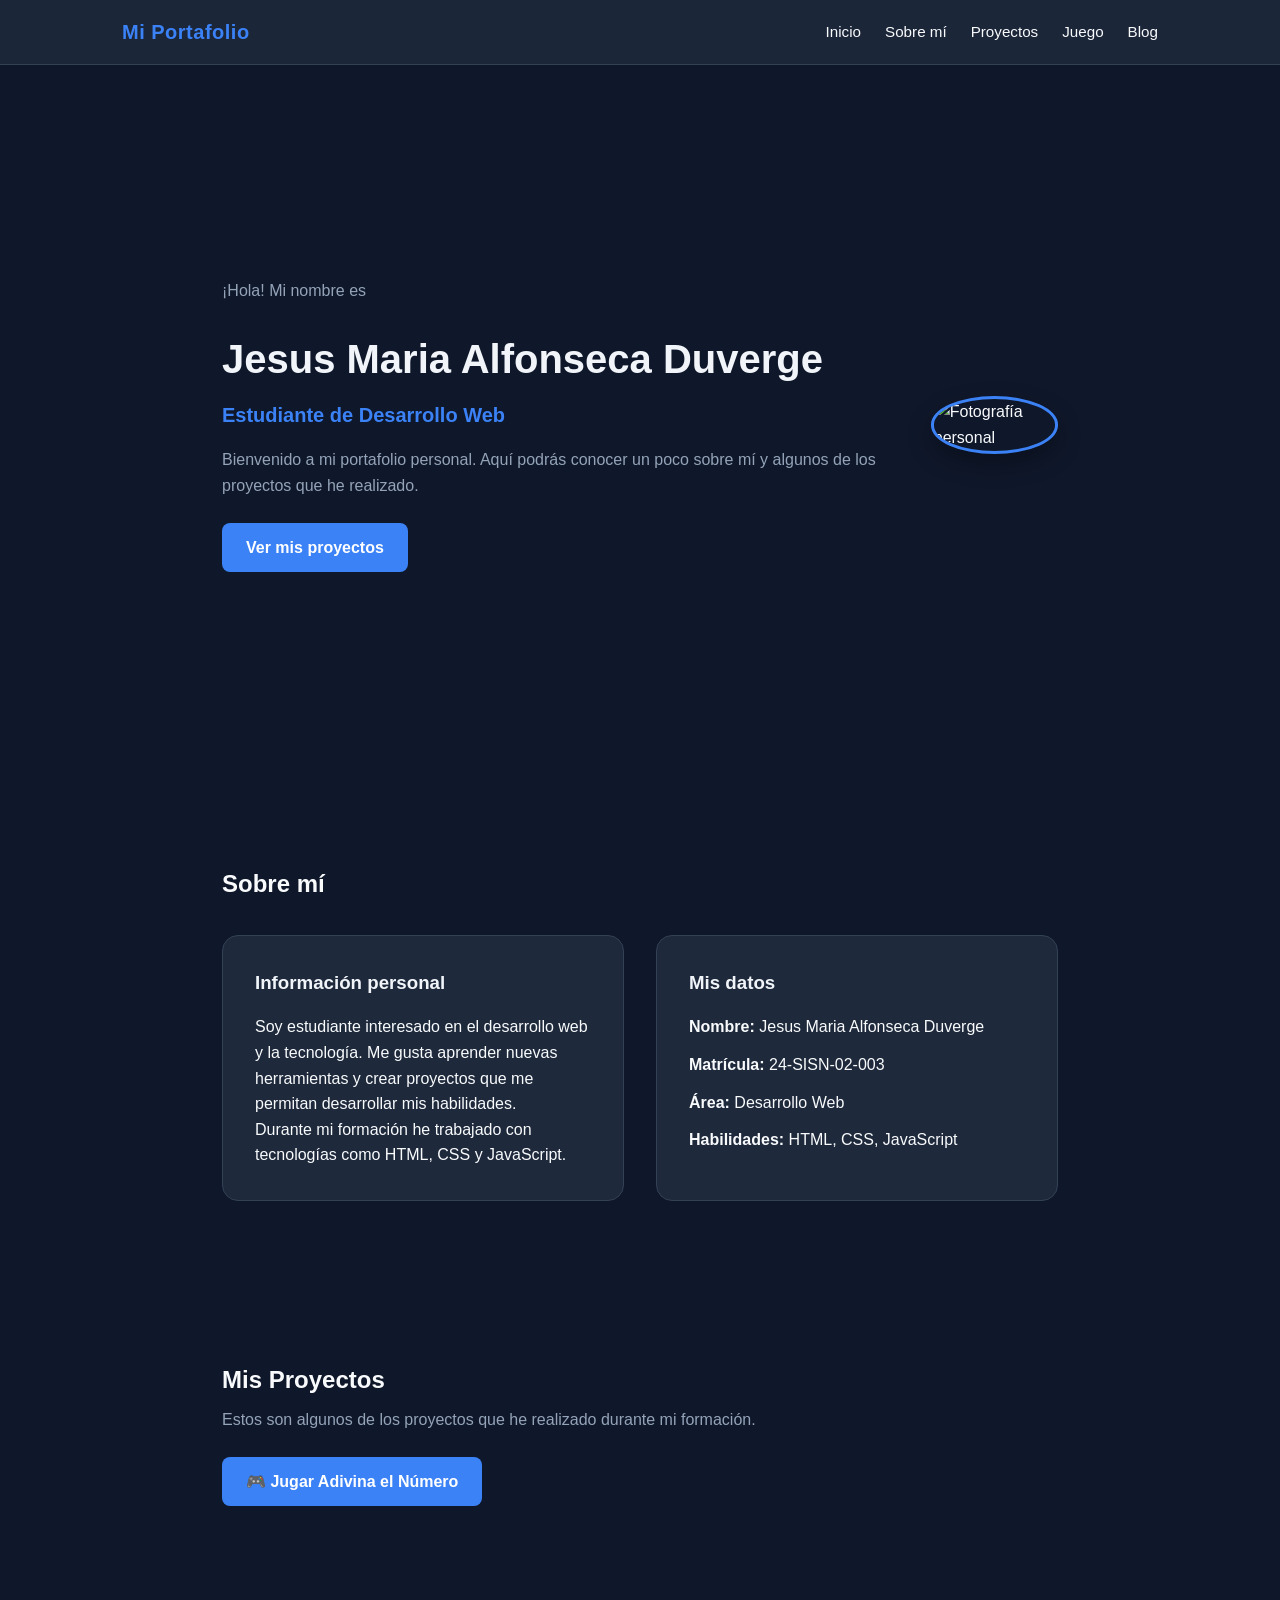
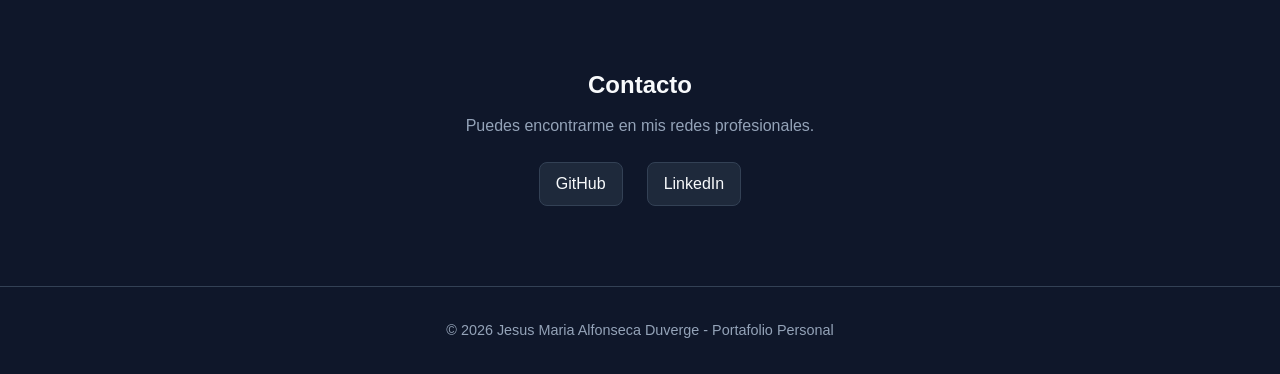
==== templates/PAGINA.html @ 92bbaa22 "Agregar Flask-Login a requirements" ====
<!DOCTYPE html>
<html lang="es">
<head>
    <meta charset="UTF-8">
    <meta name="viewport" content="width=device-width, initial-scale=1.0">
    <title>Mi Portafolio Personal - Jesus Maria Alfonseca Duverge</title>
    <style>
        :root {
            --bg-color: #0f172a;
            --card-bg: #1e293b;
            --text-color: #f8fafc;
            --accent-color: #3b82f6;
            --accent-hover: #2563eb;
            --border-color: #334155;
        }

        * {
            box-sizing: border-box;
            margin: 0;
            padding: 0;
        }

        body {
            font-family: 'Segoe UI', Tahoma, Geneva, Verdana, sans-serif;
            background-color: var(--bg-color);
            color: var(--text-color);
            line-height: 1.6;
        }

        /* ESTILO DE MENÚ DE NAVEGACIÓN */
        header {
            position: sticky;
            top: 0;
            z-index: 1000;
            background-color: rgba(30, 41, 59, 0.9);
            backdrop-filter: blur(10px);
            border-bottom: 1px solid var(--border-color);
        }

        .navbar {
            max-width: 1100px;
            margin: 0 auto;
            display: flex;
            justify-content: space-between;
            align-items: center;
            padding: 1rem 2rem;
        }

        .logo {
            font-size: 1.25rem;
            font-weight: bold;
            color: var(--accent-color);
            letter-spacing: 0.5px;
        }

        .navbar ul {
            list-style: none;
            display: flex;
            gap: 1.5rem;
            align-items: center;
        }

        .navbar a {
            color: var(--text-color);
            text-decoration: none;
            font-weight: 500;
            font-size: 0.95rem;
            transition: color 0.2s ease;
        }

        .navbar a:hover {
            color: var(--accent-color);
        }

        /* SECCIONES GENERALES */
        .seccion, .hero {
            max-width: 900px;
            margin: 0 auto;
            padding: 5rem 2rem;
        }

        .hero {
            display: flex;
            align-items: center;
            justify-content: space-between;
            gap: 2rem;
            min-height: 80vh;
        }

        .hero-text h1 {
            font-size: 2.5rem;
            margin: 0.5rem 0;
            color: #f1f5f9;
        }

        .hero-text h2 {
            font-size: 1.25rem;
            color: var(--accent-color);
            margin-bottom: 1rem;
        }

        .hero-text p {
            color: #94a3b8;
            margin-bottom: 1.5rem;
        }

        .foto-container img {
            width: 200px;
            height: 200px;
            border-radius: 50%;
            object-fit: cover;
            border: 3px solid var(--accent-color);
            box-shadow: 0 10px 25px rgba(0,0,0,0.3);
        }

        .boton {
            display: inline-block;
            padding: 0.75rem 1.5rem;
            background-color: var(--accent-color);
            color: white;
            border-radius: 0.5rem;
            text-decoration: none;
            font-weight: 600;
            transition: background-color 0.2s, transform 0.1s;
        }

        .boton:hover {
            background-color: var(--accent-hover);
        }

        /* SOBRE MÍ */
        .sobre-mi-contenido {
            display: grid;
            grid-template-columns: 1fr 1fr;
            gap: 2rem;
            margin-top: 2rem;
        }

        .informacion, .datos {
            background-color: var(--card-bg);
            padding: 2rem;
            border-radius: 1rem;
            border: 1px solid var(--border-color);
        }

        .informacion h3, .datos h3 {
            margin-bottom: 1rem;
            color: #f1f5f9;
        }

        .datos p {
            margin-bottom: 0.75rem;
        }

        /* CONTACTO Y FOOTER */
        .contacto {
            text-align: center;
        }

        .redes {
            display: flex;
            justify-content: center;
            gap: 1.5rem;
            margin-top: 1.5rem;
        }

        .redes a {
            padding: 0.5rem 1rem;
            background-color: var(--card-bg);
            border: 1px solid var(--border-color);
            color: var(--text-color);
            text-decoration: none;
            border-radius: 0.5rem;
            transition: border-color 0.2s;
        }

        .redes a:hover {
            border-color: var(--accent-color);
        }

        footer {
            text-align: center;
            padding: 2rem;
            border-top: 1px solid var(--border-color);
            color: #94a3b8;
            font-size: 0.9rem;
        }

        @media (max-width: 768px) {
            .hero, .sobre-mi-contenido {
                flex-direction: column;
                grid-template-columns: 1fr;
                text-align: center;
            }
            .hero-text {
                display: flex;
                flex-direction: column;
                align-items: center;
            }
        }
    </style>
</head>
<body>

    <!-- MENÚ DE NAVEGACIÓN -->
    <header>
        <nav class="navbar">
            <div class="logo">
                Mi Portafolio
            </div>
            <ul>
                <li><a href="#inicio">Inicio</a></li>
                <li><a href="#sobre-mi">Sobre mí</a></li>
                <li><a href="#proyectos">Proyectos</a></li>
                <li><a href="juego/numero-secerto.html">Juego</a></li>
                <li>
                    <a href="https://sites.google.com/view/techforge-blog?pli=1" target="_blank">
                        Blog
                    </a>
                </li>
            </ul>
        </nav>
    </header>

    <!-- INICIO -->
    <section id="inicio" class="hero">
        <div class="hero-text">
            <p class="saludo">¡Hola! Mi nombre es</p>
            <h1>Jesus Maria Alfonseca Duverge</h1>
            <h2>Estudiante de Desarrollo Web</h2>
            <p>
                Bienvenido a mi portafolio personal.
                Aquí podrás conocer un poco sobre mí
                y algunos de los proyectos que he realizado.
            </p>
            <a href="#proyectos" class="boton">
                Ver mis proyectos
            </a>
        </div>

        <div class="foto-container">
            <img src="mi.png" alt="Fotografía personal">
        </div>
    </section>

    <!-- SOBRE MÍ -->
    <section id="sobre-mi" class="seccion">
        <h2>Sobre mí</h2>
        <div class="sobre-mi-contenido">
            <div class="informacion">
                <h3>Información personal</h3>
                <p>
                    Soy estudiante interesado en el desarrollo web
                    y la tecnología. Me gusta aprender nuevas
                    herramientas y crear proyectos que me permitan
                    desarrollar mis habilidades.
                </p>
                <p>
                    Durante mi formación he trabajado con tecnologías
                    como HTML, CSS y JavaScript.
                </p>
            </div>

            <div class="datos">
                <h3>Mis datos</h3>
                <p><strong>Nombre:</strong> Jesus Maria Alfonseca Duverge</p>
                <p><strong>Matrícula:</strong> 24-SISN-02-003</p>
                <p><strong>Área:</strong> Desarrollo Web</p>
                <p><strong>Habilidades:</strong> HTML, CSS, JavaScript</p>
            </div>
        </div>
    </section>

    <!-- PROYECTOS -->
    <section id="proyectos" class="seccion">
        <h2>Mis Proyectos</h2>
        <p style="color: #94a3b8; margin-top: 0.5rem; margin-bottom: 1.5rem;">
            Estos son algunos de los proyectos que he realizado durante mi formación.
        </p>
        <!-- Botón para ir a la página del juego -->
        <a href="juego/numero-secreto.html" class="boton">🎮 Jugar Adivina el Número</a>
    </section>

    <!-- CONTACTO -->
    <section id="contacto" class="seccion contacto">
        <h2>Contacto</h2>
        <p style="color: #94a3b8; margin-top: 0.5rem;">
            Puedes encontrarme en mis redes profesionales.
        </p>
        <div class="redes">
            <a href="#" target="_blank">GitHub</a>
            <a href="#" target="_blank">LinkedIn</a>
        </div>
    </section>

    <!-- PIE DE PÁGINA -->
    <footer>
        <p>© 2026 Jesus Maria Alfonseca Duverge - Portafolio Personal</p>
    </footer>

</body>
</html>
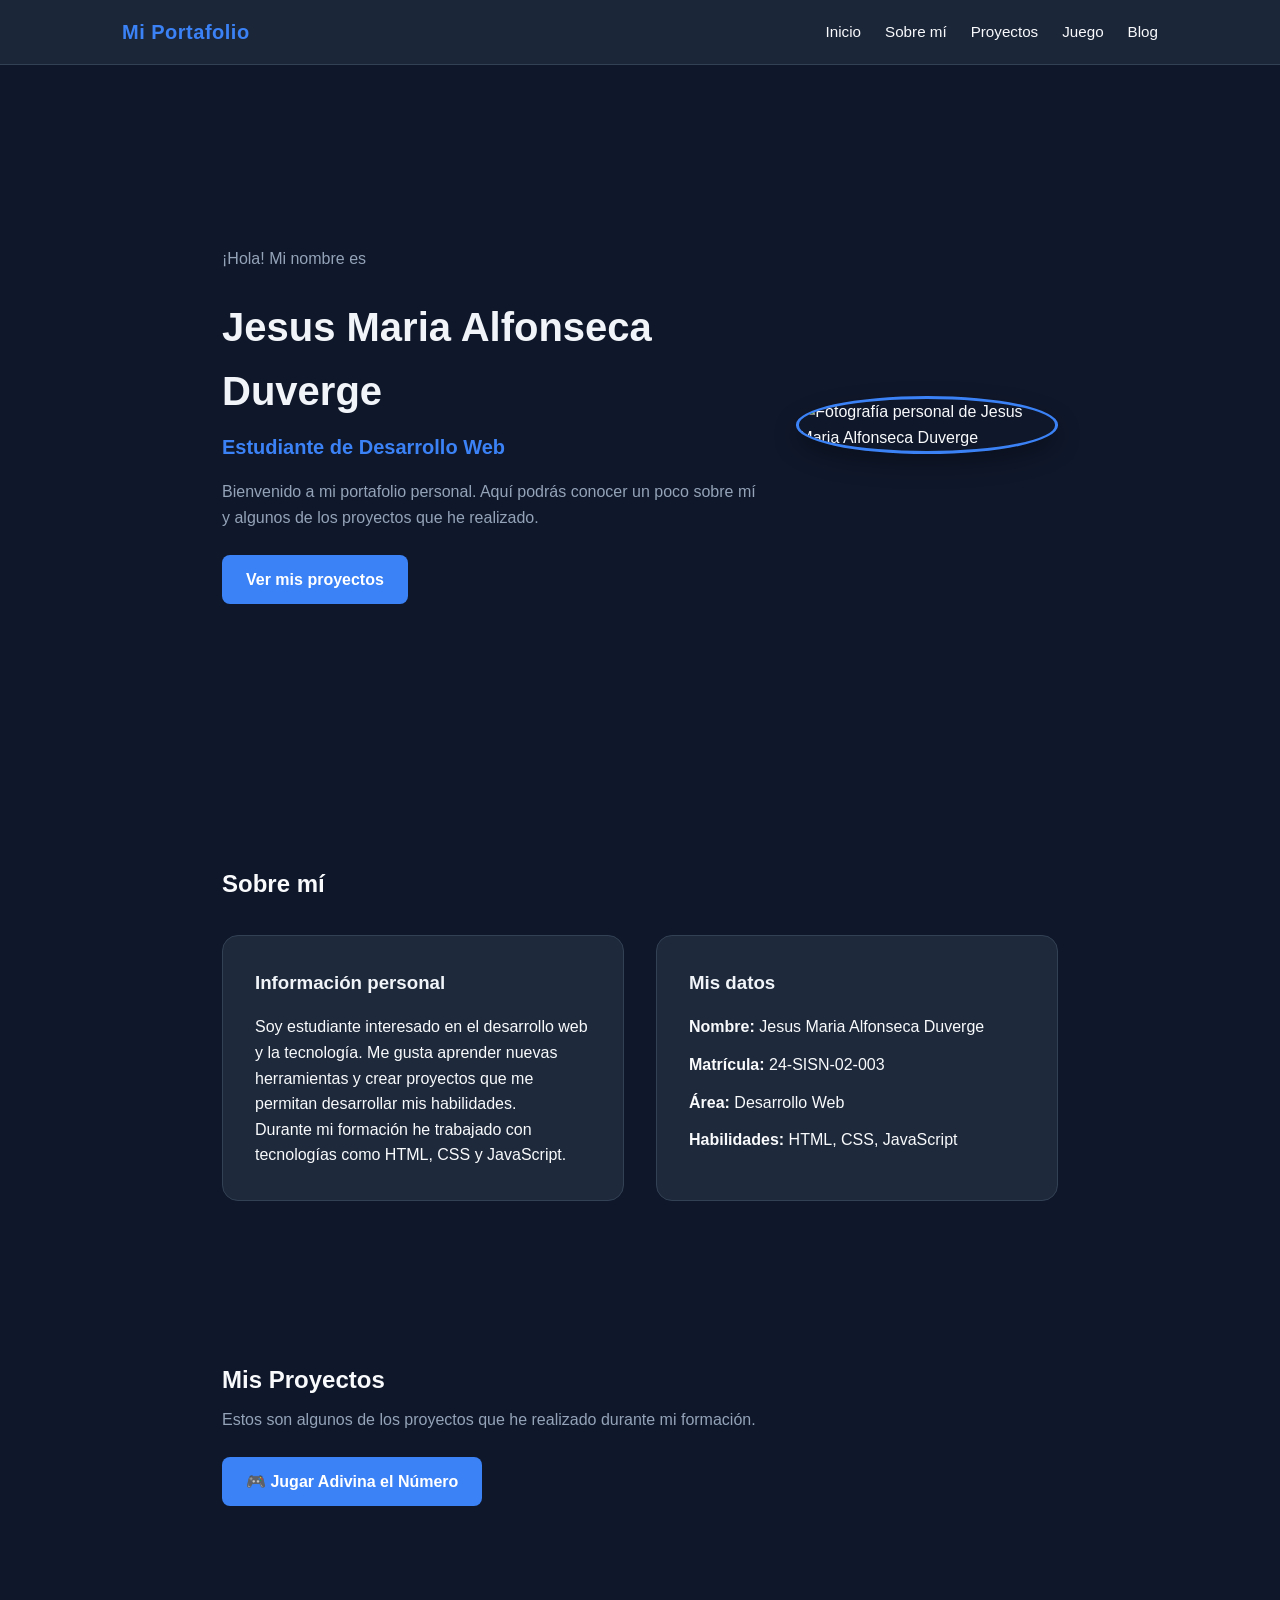
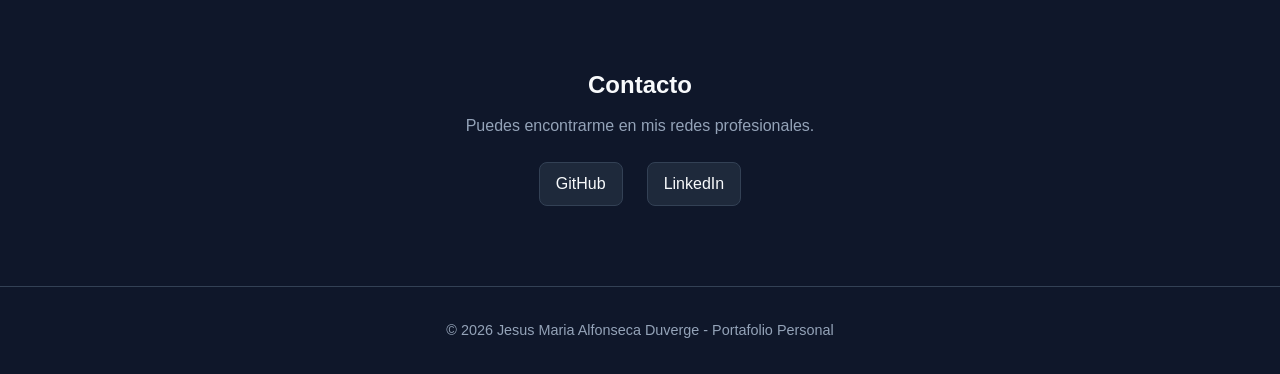
==== commit 9147bc38: "Mensaje de los cambios" ====
--- a/templates/PAGINA.html
+++ b/templates/PAGINA.html
@@ -212,7 +212,8 @@
                 <li><a href="#inicio">Inicio</a></li>
                 <li><a href="#sobre-mi">Sobre mí</a></li>
                 <li><a href="#proyectos">Proyectos</a></li>
-                <li><a href="juego/numero-secerto.html">Juego</a></li>
+                <!-- CORREGIDO: Ahora apunta directamente a la ruta de Flask -->
+                <li><a href="/juego">Juego</a></li>
                 <li>
                     <a href="https://sites.google.com/view/techforge-blog?pli=1" target="_blank">
                         Blog
@@ -239,7 +240,7 @@
         </div>
 
         <div class="foto-container">
-            <img src="mi.png" alt="Fotografía personal">
+             <img src="{{ url_for('static', filename='imagenes/mi.png') }}" alt="Fotografía personal de Jesus Maria Alfonseca Duverge">
         </div>
     </section>
 
@@ -277,8 +278,8 @@
         <p style="color: #94a3b8; margin-top: 0.5rem; margin-bottom: 1.5rem;">
             Estos son algunos de los proyectos que he realizado durante mi formación.
         </p>
-        <!-- Botón para ir a la página del juego -->
-        <a href="juego/numero-secreto.html" class="boton">🎮 Jugar Adivina el Número</a>
+        <!-- CORREGIDO: Ahora apunta directamente a la ruta de Flask -->
+        <a href="/juego" class="boton">🎮 Jugar Adivina el Número</a>
     </section>
 
     <!-- CONTACTO -->
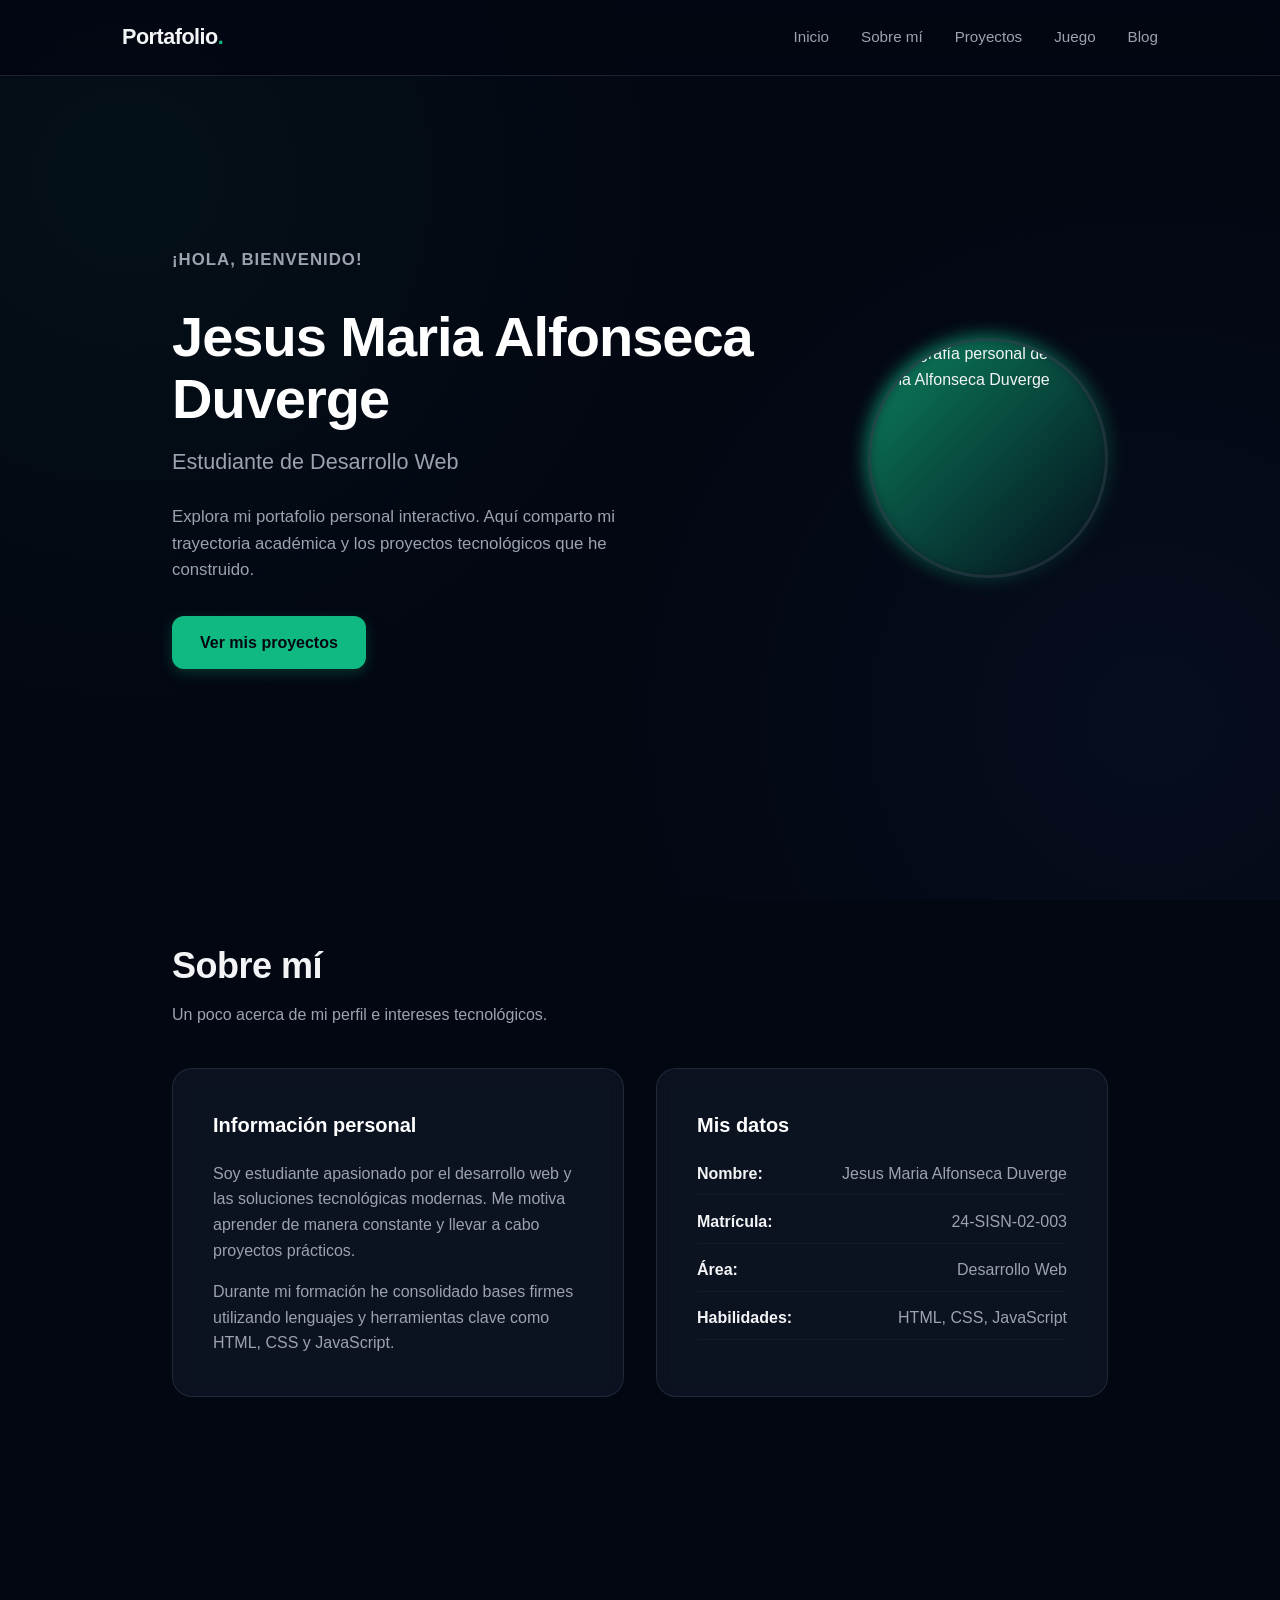
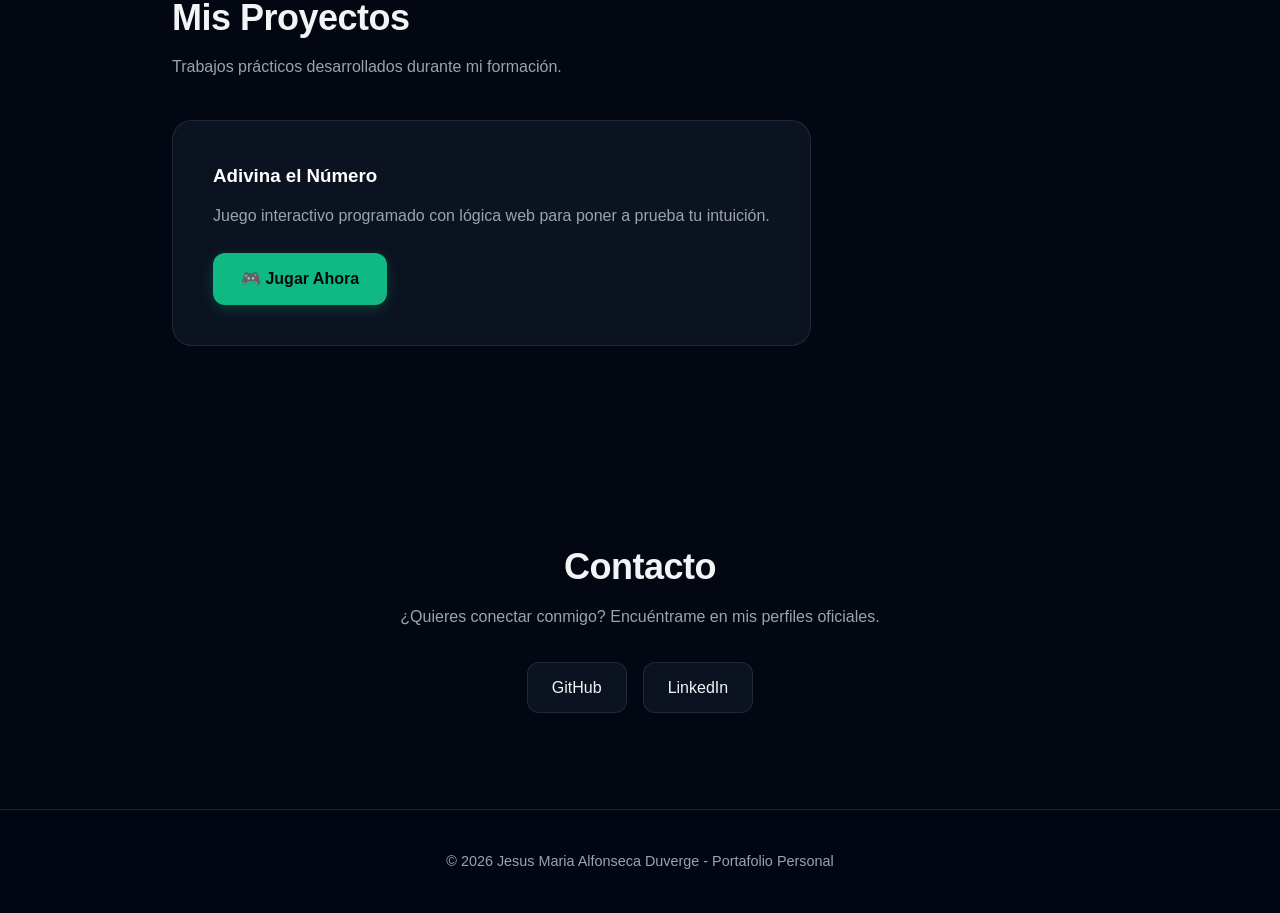
==== commit b601ab2d: "Mensaje de los cambios" ====
--- a/templates/PAGINA.html
+++ b/templates/PAGINA.html
@@ -6,12 +6,14 @@
     <title>Mi Portafolio Personal - Jesus Maria Alfonseca Duverge</title>
     <style>
         :root {
-            --bg-color: #0f172a;
-            --card-bg: #1e293b;
-            --text-color: #f8fafc;
-            --accent-color: #3b82f6;
-            --accent-hover: #2563eb;
-            --border-color: #334155;
+            --bg-color: #030712;
+            --card-bg: rgba(17, 24, 39, 0.7);
+            --text-color: #f3f4f6;
+            --muted-color: #9ca3af;
+            --accent-color: #10b981;
+            --accent-hover: #059669;
+            --accent-glow: rgba(16, 185, 129, 0.25);
+            --border-color: rgba(55, 65, 81, 0.5);
         }
 
         * {
@@ -25,6 +27,10 @@
             background-color: var(--bg-color);
             color: var(--text-color);
             line-height: 1.6;
+            background-image: 
+                radial-gradient(circle at 10% 20%, rgba(16, 185, 129, 0.05) 0%, transparent 40%),
+                radial-gradient(circle at 90% 80%, rgba(59, 130, 246, 0.05) 0%, transparent 40%);
+            background-attachment: fixed;
         }
 
         /* ESTILO DE MENÚ DE NAVEGACIÓN */
@@ -32,8 +38,8 @@
             position: sticky;
             top: 0;
             z-index: 1000;
-            background-color: rgba(30, 41, 59, 0.9);
-            backdrop-filter: blur(10px);
+            background-color: rgba(3, 7, 18, 0.85);
+            backdrop-filter: blur(12px);
             border-bottom: 1px solid var(--border-color);
         }
 
@@ -43,25 +49,29 @@
             display: flex;
             justify-content: space-between;
             align-items: center;
-            padding: 1rem 2rem;
+            padding: 1.25rem 2rem;
         }
 
         .logo {
-            font-size: 1.25rem;
-            font-weight: bold;
+            font-size: 1.35rem;
+            font-weight: 800;
+            color: var(--text-color);
+            letter-spacing: -0.5px;
+        }
+
+        .logo span {
             color: var(--accent-color);
-            letter-spacing: 0.5px;
         }
 
         .navbar ul {
             list-style: none;
             display: flex;
-            gap: 1.5rem;
+            gap: 2rem;
             align-items: center;
         }
 
         .navbar a {
-            color: var(--text-color);
+            color: var(--muted-color);
             text-decoration: none;
             font-weight: 500;
             font-size: 0.95rem;
@@ -74,58 +84,101 @@
 
         /* SECCIONES GENERALES */
         .seccion, .hero {
-            max-width: 900px;
+            max-width: 1000px;
             margin: 0 auto;
-            padding: 5rem 2rem;
+            padding: 6rem 2rem;
         }
 
         .hero {
             display: flex;
             align-items: center;
             justify-content: space-between;
-            gap: 2rem;
-            min-height: 80vh;
+            gap: 3rem;
+            min-height: 85vh;
+        }
+
+        .saludo {
+            color: var(--accent-color);
+            font-weight: 600;
+            font-size: 1rem;
+            letter-spacing: 1px;
+            text-transform: uppercase;
+            margin-bottom: 0.5rem;
         }
 
         .hero-text h1 {
-            font-size: 2.5rem;
-            margin: 0.5rem 0;
-            color: #f1f5f9;
+            font-size: clamp(2.5rem, 5vw, 3.5rem);
+            font-weight: 800;
+            line-height: 1.1;
+            margin: 0.5rem 0 1rem 0;
+            color: #ffffff;
+            letter-spacing: -1px;
         }
 
         .hero-text h2 {
-            font-size: 1.25rem;
-            color: var(--accent-color);
-            margin-bottom: 1rem;
+            font-size: 1.35rem;
+            color: var(--muted-color);
+            font-weight: 400;
+            margin-bottom: 1.5rem;
         }
 
         .hero-text p {
-            color: #94a3b8;
-            margin-bottom: 1.5rem;
+            color: var(--muted-color);
+            margin-bottom: 2rem;
+            font-size: 1.05rem;
+            max-width: 500px;
+        }
+
+        .foto-container {
+            position: relative;
+        }
+
+        .foto-container::after {
+            content: '';
+            position: absolute;
+            inset: -4px;
+            border-radius: 50%;
+            background: linear-gradient(135deg, var(--accent-color), transparent);
+            z-index: -1;
+            filter: blur(8px);
+            opacity: 0.7;
         }
 
         .foto-container img {
-            width: 200px;
-            height: 200px;
+            width: 240px;
+            height: 240px;
             border-radius: 50%;
             object-fit: cover;
-            border: 3px solid var(--accent-color);
-            box-shadow: 0 10px 25px rgba(0,0,0,0.3);
+            border: 3px solid var(--border-color);
+            display: block;
         }
 
         .boton {
-            display: inline-block;
-            padding: 0.75rem 1.5rem;
+            display: inline-flex;
+            align-items: center;
+            gap: 0.5rem;
+            padding: 0.85rem 1.75rem;
             background-color: var(--accent-color);
-            color: white;
-            border-radius: 0.5rem;
+            color: #030712;
+            border-radius: 0.75rem;
             text-decoration: none;
-            font-weight: 600;
-            transition: background-color 0.2s, transform 0.1s;
+            font-weight: 700;
+            transition: all 0.25s ease;
+            box-shadow: 0 4px 14px var(--accent-glow);
         }
 
         .boton:hover {
             background-color: var(--accent-hover);
+            transform: translateY(-2px);
+            box-shadow: 0 6px 20px var(--accent-glow);
+        }
+
+        /* SECCIÓN TÍTULOS */
+        .seccion h2 {
+            font-size: 2.25rem;
+            font-weight: 700;
+            letter-spacing: -0.5px;
+            margin-bottom: 0.5rem;
         }
 
         /* SOBRE MÍ */
@@ -133,23 +186,57 @@
             display: grid;
             grid-template-columns: 1fr 1fr;
             gap: 2rem;
-            margin-top: 2rem;
+            margin-top: 2.5rem;
         }
 
         .informacion, .datos {
             background-color: var(--card-bg);
-            padding: 2rem;
-            border-radius: 1rem;
+            backdrop-filter: blur(10px);
+            padding: 2.5rem;
+            border-radius: 1.25rem;
             border: 1px solid var(--border-color);
+            transition: border-color 0.3s ease;
+        }
+
+        .informacion:hover, .datos:hover {
+            border-color: rgba(16, 185, 129, 0.4);
         }
 
         .informacion h3, .datos h3 {
-            margin-bottom: 1rem;
-            color: #f1f5f9;
+            font-size: 1.25rem;
+            margin-bottom: 1.25rem;
+            color: #ffffff;
+            font-weight: 600;
+        }
+
+        .informacion p, .datos p {
+            color: var(--muted-color);
+        }
+
+        .informacion p + p {
+            margin-top: 1rem;
         }
 
         .datos p {
-            margin-bottom: 0.75rem;
+            margin-bottom: 0.85rem;
+            display: flex;
+            justify-content: space-between;
+            border-bottom: 1px solid rgba(255, 255, 255, 0.03);
+            padding-bottom: 0.5rem;
+        }
+
+        .datos p strong {
+            color: var(--text-color);
+        }
+
+        /* PROYECTOS */
+        .proyectos-card {
+            background-color: var(--card-bg);
+            border: 1px solid var(--border-color);
+            padding: 2.5rem;
+            border-radius: 1.25rem;
+            margin-top: 2.5rem;
+            display: inline-block;
         }
 
         /* CONTACTO Y FOOTER */
@@ -160,30 +247,34 @@
         .redes {
             display: flex;
             justify-content: center;
-            gap: 1.5rem;
-            margin-top: 1.5rem;
+            gap: 1rem;
+            margin-top: 2rem;
         }
 
         .redes a {
-            padding: 0.5rem 1rem;
+            padding: 0.75rem 1.5rem;
             background-color: var(--card-bg);
             border: 1px solid var(--border-color);
             color: var(--text-color);
             text-decoration: none;
-            border-radius: 0.5rem;
-            transition: border-color 0.2s;
+            border-radius: 0.75rem;
+            font-weight: 500;
+            transition: all 0.2s ease;
         }
 
         .redes a:hover {
             border-color: var(--accent-color);
+            color: var(--accent-color);
+            transform: translateY(-2px);
         }
 
         footer {
             text-align: center;
-            padding: 2rem;
+            padding: 2.5rem;
             border-top: 1px solid var(--border-color);
-            color: #94a3b8;
+            color: var(--muted-color);
             font-size: 0.9rem;
+            background-color: rgba(3, 7, 18, 0.5);
         }
 
         @media (max-width: 768px) {
@@ -197,6 +288,17 @@
                 flex-direction: column;
                 align-items: center;
             }
+            .hero-text p {
+                margin-left: auto;
+                margin-right: auto;
+            }
+            .datos p {
+                justify-content: center;
+                gap: 0.5rem;
+            }
+            .navbar ul {
+                gap: 1rem;
+            }
         }
     </style>
 </head>
@@ -206,13 +308,12 @@
     <header>
         <nav class="navbar">
             <div class="logo">
-                Mi Portafolio
+                Portafolio<span>.</span>
             </div>
             <ul>
                 <li><a href="#inicio">Inicio</a></li>
                 <li><a href="#sobre-mi">Sobre mí</a></li>
                 <li><a href="#proyectos">Proyectos</a></li>
-                <!-- CORREGIDO: Ahora apunta directamente a la ruta de Flask -->
                 <li><a href="/juego">Juego</a></li>
                 <li>
                     <a href="https://sites.google.com/view/techforge-blog?pli=1" target="_blank">
@@ -226,13 +327,12 @@
     <!-- INICIO -->
     <section id="inicio" class="hero">
         <div class="hero-text">
-            <p class="saludo">¡Hola! Mi nombre es</p>
+            <p class="saludo">¡Hola, bienvenido!</p>
             <h1>Jesus Maria Alfonseca Duverge</h1>
             <h2>Estudiante de Desarrollo Web</h2>
             <p>
-                Bienvenido a mi portafolio personal.
-                Aquí podrás conocer un poco sobre mí
-                y algunos de los proyectos que he realizado.
+                Explora mi portafolio personal interactivo.
+                Aquí comparto mi trayectoria académica y los proyectos tecnológicos que he construido.
             </p>
             <a href="#proyectos" class="boton">
                 Ver mis proyectos
@@ -247,27 +347,24 @@
     <!-- SOBRE MÍ -->
     <section id="sobre-mi" class="seccion">
         <h2>Sobre mí</h2>
+        <p style="color: var(--muted-color);">Un poco acerca de mi perfil e intereses tecnológicos.</p>
         <div class="sobre-mi-contenido">
             <div class="informacion">
                 <h3>Información personal</h3>
                 <p>
-                    Soy estudiante interesado en el desarrollo web
-                    y la tecnología. Me gusta aprender nuevas
-                    herramientas y crear proyectos que me permitan
-                    desarrollar mis habilidades.
+                    Soy estudiante apasionado por el desarrollo web y las soluciones tecnológicas modernas. Me motiva aprender de manera constante y llevar a cabo proyectos prácticos.
                 </p>
                 <p>
-                    Durante mi formación he trabajado con tecnologías
-                    como HTML, CSS y JavaScript.
+                    Durante mi formación he consolidado bases firmes utilizando lenguajes y herramientas clave como HTML, CSS y JavaScript.
                 </p>
             </div>
 
             <div class="datos">
                 <h3>Mis datos</h3>
-                <p><strong>Nombre:</strong> Jesus Maria Alfonseca Duverge</p>
-                <p><strong>Matrícula:</strong> 24-SISN-02-003</p>
-                <p><strong>Área:</strong> Desarrollo Web</p>
-                <p><strong>Habilidades:</strong> HTML, CSS, JavaScript</p>
+                <p><strong>Nombre:</strong> <span>Jesus Maria Alfonseca Duverge</span></p>
+                <p><strong>Matrícula:</strong> <span>24-SISN-02-003</span></p>
+                <p><strong>Área:</strong> <span>Desarrollo Web</span></p>
+                <p><strong>Habilidades:</strong> <span>HTML, CSS, JavaScript</span></p>
             </div>
         </div>
     </section>
@@ -275,18 +372,21 @@
     <!-- PROYECTOS -->
     <section id="proyectos" class="seccion">
         <h2>Mis Proyectos</h2>
-        <p style="color: #94a3b8; margin-top: 0.5rem; margin-bottom: 1.5rem;">
-            Estos son algunos de los proyectos que he realizado durante mi formación.
+        <p style="color: var(--muted-color); margin-top: 0.5rem;">
+            Trabajos prácticos desarrollados durante mi formación.
         </p>
-        <!-- CORREGIDO: Ahora apunta directamente a la ruta de Flask -->
-        <a href="/juego" class="boton">🎮 Jugar Adivina el Número</a>
+        <div class="proyectos-card">
+            <h3 style="margin-bottom: 0.75rem; color: #ffffff;">Adivina el Número</h3>
+            <p style="color: var(--muted-color); margin-bottom: 1.5rem;">Juego interactivo programado con lógica web para poner a prueba tu intuición.</p>
+            <a href="/juego" class="boton">🎮 Jugar Ahora</a>
+        </div>
     </section>
 
     <!-- CONTACTO -->
     <section id="contacto" class="seccion contacto">
         <h2>Contacto</h2>
-        <p style="color: #94a3b8; margin-top: 0.5rem;">
-            Puedes encontrarme en mis redes profesionales.
+        <p style="color: var(--muted-color); margin-top: 0.5rem;">
+            ¿Quieres conectar conmigo? Encuéntrame en mis perfiles oficiales.
         </p>
         <div class="redes">
             <a href="#" target="_blank">GitHub</a>
